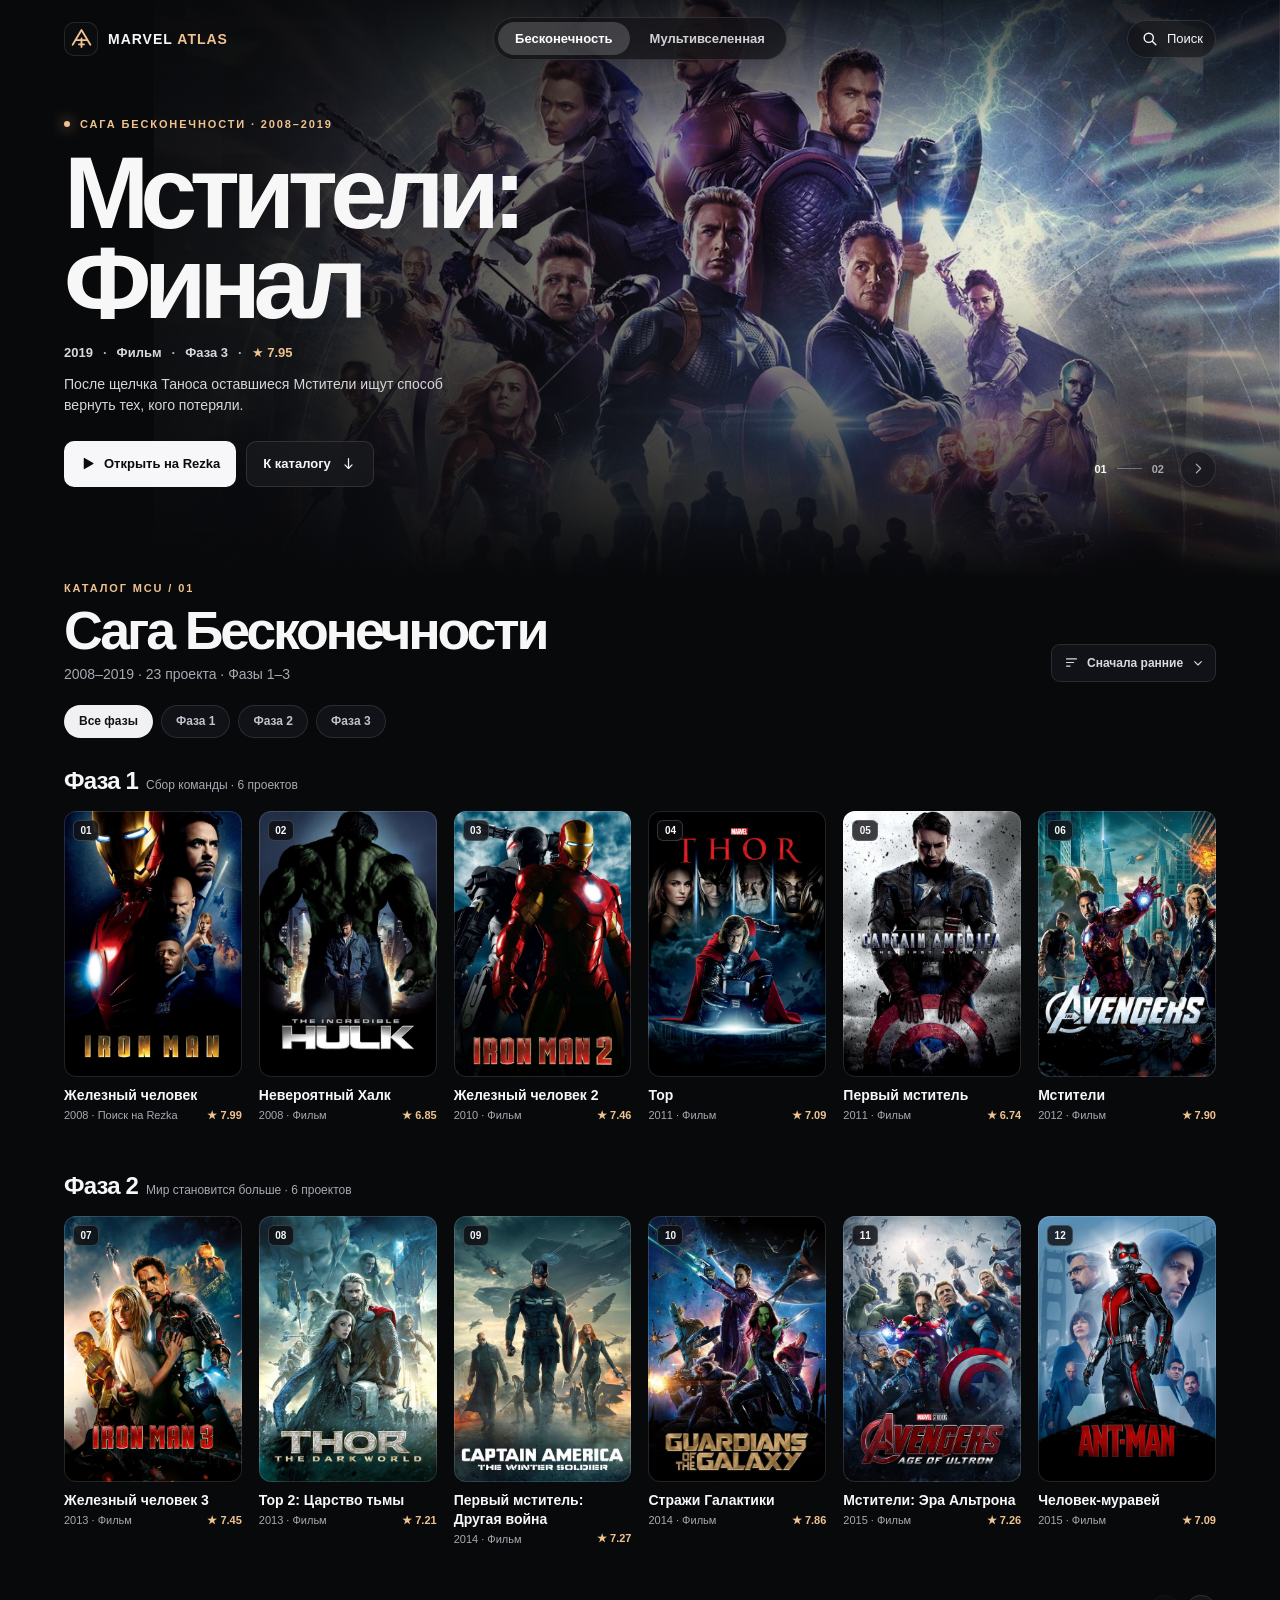
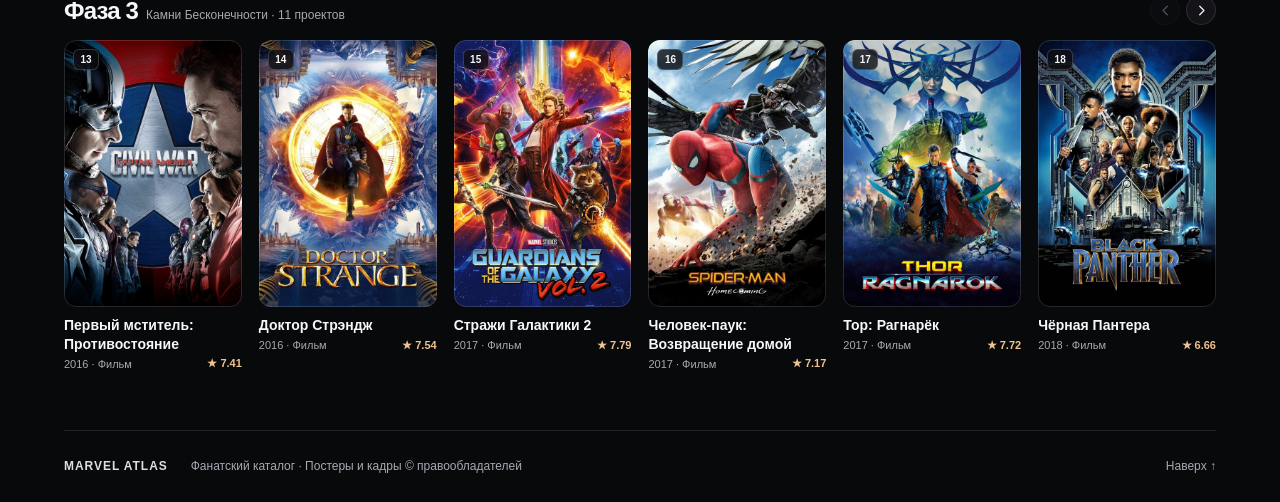
==== index.html @ 4f841901 "Publish Marvel Atlas" ====
<!doctype html>
<html lang="ru">
<head>
  <meta charset="utf-8">
  <meta name="viewport" content="width=device-width, initial-scale=1">
  <meta name="theme-color" content="#08090b">
  <meta name="description" content="Две саги и шесть фаз Marvel. Фильмы, сериалы и спецвыпуски в порядке выхода.">
  <title>MARVEL ATLAS — Каталог киновселенной</title>
  <link rel="icon" href="assets/atlas.svg" type="image/svg+xml">
  <link rel="stylesheet" href="styles.css">
  <script defer src="catalog.js"></script>
  <script defer src="app.js"></script>
</head>
<body>
  <a class="skip" href="#catalog">К каталогу</a>
  <header class="topbar">
    <div class="topbar-inner shell">
      <a class="brand" href="#" aria-label="Marvel Atlas, на главную">
        <span class="brand-mark" aria-hidden="true"><svg viewBox="0 0 32 32" fill="none"><path d="M5.5 23.5 16 6l10.5 17.5M10 18h12M16 16v10M13 23h6" stroke="currentColor" stroke-width="2.2" stroke-linecap="round" stroke-linejoin="round"/></svg></span>
        <span>MARVEL <strong>ATLAS</strong></span>
      </a>
      <nav class="saga-nav" aria-label="Саги">
        <button type="button" data-saga="infinity" aria-pressed="true">Бесконечность</button>
        <button type="button" data-saga="multiverse" aria-pressed="false">Мультивселенная</button>
      </nav>
      <button class="search-open" type="button" aria-label="Поиск по каталогу" aria-haspopup="dialog">
        <svg viewBox="0 0 24 24" aria-hidden="true"><circle cx="10.5" cy="10.5" r="5.5"/><path d="m15 15 4 4"/></svg>
        <span>Поиск</span>
      </button>
    </div>
  </header>

  <main>
    <section class="hero" aria-labelledby="hero-title">
      <div class="hero-art" aria-hidden="true">
        <img class="hero-image is-active" data-art="infinity" src="assets/hero-infinity.jpg" alt="" fetchpriority="high">
        <img class="hero-image" data-art="multiverse" src="assets/hero-multiverse.jpg" alt="">
      </div>
      <div class="hero-inner shell">
        <div class="hero-content">
          <p class="eyebrow"><span class="accent-dot"></span><span id="hero-label">Сага Бесконечности · 2008–2019</span></p>
          <h1 id="hero-title">Мстители:<br>Финал</h1>
          <p class="hero-meta" id="hero-meta"></p>
          <p class="hero-description" id="hero-description"></p>
          <div class="hero-actions">
            <a class="action action-primary" id="hero-link" target="_blank" rel="noopener noreferrer"></a>
            <a class="action action-secondary" href="#catalog">К каталогу <svg viewBox="0 0 24 24" aria-hidden="true"><path d="M12 5v14m-5-5 5 5 5-5"/></svg></a>
          </div>
        </div>
        <div class="hero-index" aria-label="Сменить сагу">
          <span id="hero-index">01</span><span class="index-divider"></span><span>02</span>
          <button type="button" data-next-saga class="round" aria-label="Следующая сага"><svg viewBox="0 0 24 24" aria-hidden="true"><path d="m9 6 6 6-6 6"/></svg></button>
        </div>
      </div>
    </section>

    <section class="catalog shell" id="catalog" aria-labelledby="catalog-title">
      <div class="catalog-heading">
        <div>
          <p class="eyebrow catalog-kicker" id="catalog-kicker"></p>
          <h2 id="catalog-title"></h2>
          <p class="catalog-meta" id="catalog-meta"></p>
        </div>
        <label class="sort">
          <svg viewBox="0 0 24 24" aria-hidden="true"><path d="M5 7h14M5 12h10M5 17h5"/></svg>
          <span class="sr-only">Порядок проектов</span>
          <select id="sort">
            <option value="release">Сначала ранние</option>
            <option value="latest">Сначала новые</option>
            <option value="rating">По рейтингу</option>
          </select>
          <svg class="sort-chevron" viewBox="0 0 24 24" aria-hidden="true"><path d="m7 10 5 5 5-5"/></svg>
        </label>
      </div>
      <div class="phase-filters" id="phase-filters" role="group" aria-label="Фильтр по фазам"></div>
      <div id="shelves"></div>
      <a class="source-link" id="collection-link" href="https://rezka.fi/franchises/1991-vse-proekty-sagi-multivselennoy/" target="_blank" rel="noopener noreferrer" hidden>Подборка саги на Rezka <span aria-hidden="true">↗</span></a>
    </section>
  </main>

  <footer class="shell footer">
    <span class="footer-brand">MARVEL ATLAS</span>
    <span>Фанатский каталог · Постеры и кадры © правообладателей</span>
    <a href="#">Наверх ↑</a>
  </footer>

  <dialog class="search-dialog" aria-labelledby="search-title">
    <div class="search-head">
      <h2 id="search-title">Поиск по каталогу</h2>
      <form method="dialog"><button class="round" aria-label="Закрыть поиск"><svg viewBox="0 0 24 24" aria-hidden="true"><path d="m7 7 10 10m0-10L7 17"/></svg></button></form>
    </div>
    <label class="search-field">
      <svg viewBox="0 0 24 24" aria-hidden="true"><circle cx="10.5" cy="10.5" r="5.5"/><path d="m15 15 4 4"/></svg>
      <span class="sr-only">Название, год или фаза</span>
      <input type="search" placeholder="Название, год или фаза" autocomplete="off" autofocus>
    </label>
    <p class="search-status" role="status"></p>
    <div class="search-results"></div>
  </dialog>
</body>
</html>
---- styles.css ----
:root {
  color-scheme: dark;
  --ink: #08090b;
  --text: #f7f7f8;
  --muted: #a8a9b2;
  --accent: #f0c28f;
  --line: rgba(255, 255, 255, .11);
  --gutter: clamp(20px, 5vw, 80px);
  font-family: -apple-system, BlinkMacSystemFont, "Segoe UI", sans-serif;
}

*, *::before, *::after { box-sizing: border-box; }
html { scroll-behavior: smooth; }
body { margin: 0; background: var(--ink); color: var(--text); }
body[data-saga="multiverse"] { --accent: #c5acff; }
body:has(dialog[open]) { overflow: hidden; }
button, input, select { font: inherit; }
button, select { cursor: pointer; }
a { color: inherit; text-decoration: none; }
button { color: inherit; }
button:disabled { opacity: .3; cursor: default; }
:focus-visible { outline: 2px solid var(--accent); outline-offset: 5px; }
[hidden] { display: none !important; }
svg { width: 20px; height: 20px; fill: none; stroke: currentColor; stroke-width: 1.7; stroke-linecap: round; stroke-linejoin: round; flex: none; }
.shell { width: min(100%, 1600px); padding-inline: var(--gutter); margin-inline: auto; }
.sr-only { position: absolute; width: 1px; height: 1px; padding: 0; margin: -1px; overflow: hidden; clip-path: inset(50%); white-space: nowrap; }
.skip { position: fixed; z-index: 5; top: 12px; left: 12px; padding: 12px; background: #222; transform: translateY(-200%); }
.skip:focus { transform: none; }

.topbar { position: absolute; z-index: 2; inset: 0 0 auto; }
.topbar-inner { display: grid; grid-template-columns: 1fr auto 1fr; align-items: center; min-height: 77px; gap: 16px; }
.brand { display: inline-flex; width: max-content; align-items: center; gap: 10px; font-size: 14px; font-weight: 800; letter-spacing: .07em; }
.brand strong { color: var(--accent); font-weight: 700; }
.brand-mark { display: grid; place-items: center; width: 34px; height: 34px; color: var(--accent); border-radius: 10px; border: 1px solid var(--line); background: rgba(15, 15, 19, .55); }
.brand-mark svg { width: 27px; height: 27px; }
.saga-nav { display: flex; gap: 3px; padding: 4px; border: 1px solid var(--line); border-radius: 32px; background: rgba(16, 16, 19, .62); backdrop-filter: blur(22px); }
.saga-nav button { border: 0; border-radius: 30px; padding: 9px 17px; background: transparent; color: #d0d1d6; font-size: 13px; font-weight: 600; }
.saga-nav button[aria-pressed="true"] { color: #fff; background: rgba(255, 255, 255, .18); }
.saga-nav button:hover:not([aria-pressed="true"]) { background: rgba(255, 255, 255, .09); }
.search-open { justify-self: end; display: flex; align-items: center; gap: 7px; padding: 8px 12px; border: 1px solid var(--line); border-radius: 30px; background: rgba(17, 17, 20, .52); backdrop-filter: blur(18px); font-size: 13px; }
.search-open:hover, .round:hover:not(:disabled) { background: rgba(255, 255, 255, .17); }

.hero { position: relative; isolation: isolate; min-height: clamp(550px, 44vw, 700px); display: grid; overflow: hidden; }
.hero-art, .hero-art::after, .hero-image { position: absolute; inset: 0; width: 100%; height: 100%; }
.hero-art { z-index: -1; background: radial-gradient(ellipse at 75% 15%, #232e43, #08090b 75%); }
.hero-image { inset-inline: auto 0; width: 88%; object-fit: cover; object-position: 54% 32%; opacity: 0; transition: opacity .45s ease; }
.hero-image[data-art="multiverse"] { object-position: 60% 32%; }
.hero-image.is-active { opacity: 1; }
.hero-art::after {
  content: "";
  background: linear-gradient(0deg, var(--ink), rgba(8, 9, 11, .75) 13%, transparent 52%),
    linear-gradient(90deg, #08090b 3%, rgba(8, 9, 11, .91) 19%, rgba(8, 9, 11, .57) 43%, rgba(8, 9, 11, .07) 77%),
    linear-gradient(180deg, rgba(6, 7, 10, .8), transparent 25%);
}
.hero-inner { display: flex; align-items: flex-end; justify-content: space-between; gap: 18px; padding-top: 116px; padding-bottom: clamp(69px, 7vw, 105px); }
.hero-content { max-width: 560px; }
.eyebrow { display: flex; align-items: center; gap: 10px; margin: 0; font-size: 11px; font-weight: 700; letter-spacing: .17em; line-height: 1.5; text-transform: uppercase; color: var(--accent); }
.accent-dot { display: inline-block; width: 6px; height: 6px; border-radius: 50%; background: var(--accent); box-shadow: 0 0 14px var(--accent); flex: none; }
.hero h1 { margin: 15px 0 17px; font-size: clamp(65px, 8vw, 122px); font-weight: 750; line-height: .88; letter-spacing: -.074em; }
.hero-meta { display: flex; flex-wrap: wrap; gap: 8px 10px; align-items: center; margin: 0; color: #d8d8dd; font-size: 13px; font-weight: 550; }
.hero-meta > span + span::before { content: "·"; display: inline-block; margin-right: 10px; color: #b6b6c0; }
.hero-meta .hero-rating { color: var(--accent); }
.hero-description { max-width: 385px; color: #d5d5db; line-height: 1.5; font-size: clamp(14px, 1.1vw, 16px); margin: 14px 0 25px; text-wrap: pretty; }
.hero-actions { display: flex; gap: 10px; flex-wrap: wrap; }
.action { display: inline-flex; align-items: center; justify-content: center; gap: 9px; min-height: 46px; padding: 9px 16px; border-radius: 10px; font-size: 13px; font-weight: 700; transition: background .2s ease; }
.action-primary { background: #f7f7f9; color: #0b0b0c; }
.action-primary:hover { background: #e1e2e9; }
.action-primary svg { width: 15px; height: 15px; stroke: none; fill: currentColor; }
.action-secondary { background: rgba(26, 27, 31, .76); border: 1px solid var(--line); backdrop-filter: blur(12px); }
.action-secondary svg { width: 17px; height: 17px; }
.action-secondary:hover { background: #303037; }
.hero-index { display: flex; gap: 10px; align-items: center; white-space: nowrap; color: var(--muted); font-size: 11px; font-weight: 650; font-variant-numeric: tabular-nums; }
#hero-index { color: var(--text); }
.index-divider { width: 25px; height: 1px; background: rgba(255, 255, 255, .33); }
.round { display: grid; flex: none; width: 36px; height: 36px; place-items: center; padding: 0; border: 1px solid var(--line); border-radius: 50%; background: rgba(25, 25, 30, .7); }
.round svg { width: 17px; height: 17px; }
.hero-index .round { margin-left: 6px; }

.catalog { padding-top: 3px; padding-bottom: 45px; scroll-margin-top: 23px; }
.catalog-heading { display: flex; gap: 16px; align-items: flex-end; justify-content: space-between; }
.catalog-kicker { color: var(--accent); }
.catalog h2 { margin: 7px 0 4px; font-size: clamp(32px, 4.2vw, 60px); letter-spacing: -.059em; line-height: 1.02; }
.catalog-meta { margin: 8px 0 0; color: var(--muted); font-size: 14px; }
.sort { display: flex; align-items: center; position: relative; flex-shrink: 0; color: #d9d9df; }
.sort > svg { position: absolute; left: 12px; pointer-events: none; width: 17px; height: 17px; }
.sort > .sort-chevron { left: auto; right: 10px; width: 16px; height: 16px; }
.sort select { appearance: none; border: 1px solid var(--line); background: #111217; color: inherit; border-radius: 9px; min-height: 38px; padding: 7px 31px 7px 35px; font-size: 12px; font-weight: 650; }
.phase-filters { display: flex; flex-wrap: wrap; gap: 8px; margin: 23px 0 29px; }
.phase-filters button { border: 1px solid var(--line); background: #111217; border-radius: 24px; min-height: 33px; padding: 5px 14px; font-size: 12px; font-weight: 650; color: #c1c2cc; }
.phase-filters button[aria-pressed="true"] { background: #f1f1f3; color: #111116; border-color: transparent; }
.phase-filters button:hover:not([aria-pressed="true"]) { background: #23242b; }

.shelf + .shelf { margin-top: 35px; }
.shelf-heading { display: flex; align-items: flex-end; justify-content: space-between; gap: 10px; margin-bottom: 8px; }
.shelf-heading h3 { display: flex; flex-wrap: wrap; align-items: baseline; gap: 8px; margin: 0; font-size: 24px; line-height: 1.2; letter-spacing: -.035em; }
.shelf-heading h3 span { font-weight: 400; font-size: 12px; letter-spacing: 0; color: var(--muted); }
.shelf-arrows { display: flex; gap: 6px; }
.shelf-arrows .round { width: 30px; height: 30px; }
.rail { display: grid; grid-auto-flow: column; grid-auto-columns: calc((100% - 85px) / 6); gap: 17px; overflow-x: auto; overscroll-behavior-inline: contain; scroll-snap-type: x mandatory; scrollbar-width: thin; scrollbar-color: #33353d transparent; padding: 7px 5px 15px; margin-inline: -5px; scroll-padding-inline: 5px; }
.card { display: block; min-width: 0; border-radius: 13px; scroll-snap-align: start; }
.poster { position: relative; display: block; overflow: hidden; isolation: isolate; aspect-ratio: 2 / 3; border-radius: 12px; background: radial-gradient(ellipse at 50% 25%, #303047, #14151b 75%); box-shadow: inset 0 0 0 1px var(--line); }
.poster::after { position: absolute; inset: 0; content: ""; border: 1px solid rgba(255, 255, 255, .14); border-radius: inherit; pointer-events: none; }
.poster img { width: 100%; height: 100%; position: absolute; inset: 0; object-fit: cover; transition: transform .25s ease; }
.poster-placeholder { display: grid; height: 100%; place-items: center; color: #a9a5b6; text-align: center; padding: 17px; font-size: 15px; font-weight: 700; }
.poster-number, .external-mark { position: absolute; z-index: 1; top: 9px; background: rgba(12, 12, 16, .79); border: 1px solid rgba(255,255,255,.18); border-radius: 6px; backdrop-filter: blur(9px); }
.poster-number { left: 9px; padding: 4px 6px; min-width: 26px; text-align: center; font-size: 10px; font-weight: 700; font-variant-numeric: tabular-nums; }
.external-mark { opacity: 0; right: 9px; display: grid; place-items: center; width: 29px; height: 29px; transition: opacity .2s; }
.external-mark svg { width: 15px; height: 15px; }
.card:hover .poster img, .card:focus-visible .poster img { transform: scale(1.045); }
.card:hover .external-mark, .card:focus-visible .external-mark { opacity: 1; }
.card-title { display: block; margin: 9px 0 4px; font-size: 14px; font-weight: 650; line-height: 1.32; text-wrap: pretty; overflow-wrap: anywhere; }
.card-info { display: flex; flex-wrap: wrap; align-items: center; justify-content: space-between; gap: 3px 7px; color: var(--muted); font-size: 11px; }
.card-rating { color: var(--accent); font-weight: 700; white-space: nowrap; font-variant-numeric: tabular-nums; }
.source-link { display: inline-flex; gap: 8px; padding-top: 18px; font-size: 13px; color: var(--accent); }
.source-link:hover { text-decoration: underline; }
.footer { display: flex; flex-wrap: wrap; gap: 12px 23px; align-items: center; min-height: 72px; color: var(--muted); font-size: 12px; position: relative; }
.footer::before { content: ""; position: absolute; inset: 0 var(--gutter) auto; border-top: 1px solid var(--line); }
.footer-brand { color: #dedee3; font-weight: 750; letter-spacing: .08em; }
.footer a { margin-left: auto; }

.search-dialog { border: 1px solid #35353e; border-radius: 20px; padding: 22px; width: min(570px, calc(100% - 30px)); max-height: min(690px, calc(100% - 34px)); background: #141419; color: var(--text); box-shadow: 0 30px 120px #0009; }
.search-dialog::backdrop { background: #000a; backdrop-filter: blur(12px); }
.search-head { display: flex; align-items: center; justify-content: space-between; gap: 12px; margin-bottom: 16px; }
.search-head h2 { margin: 0; font-size: 23px; letter-spacing: -.035em; }
.search-field { display: flex; align-items: center; padding: 0 13px; gap: 10px; border: 1px solid #43434c; border-radius: 10px; background: #0e0f13; }
.search-field:focus-within { border-color: var(--accent); }
.search-field input { width: 100%; padding: 12px 0; border: 0; background: transparent; color: inherit; outline: none; }
.search-status { margin: 14px 0 6px; color: var(--muted); font-size: 12px; }
.search-results a { display: grid; grid-template-columns: 38px 1fr 18px; align-items: center; gap: 12px; border-radius: 9px; padding: 7px; }
.search-results a:hover { background: #262630; }
.search-results .poster { border-radius: 5px; }
.search-results .poster-placeholder { font-size: 8px; padding: 2px; }
.search-results small { display: block; color: var(--muted); margin-top: 3px; }
.search-results strong { font-size: 14px; }

@media (min-width: 1700px) {
  .hero-image { width: min(90%, 1570px); right: max(0px, calc((100% - 1830px) / 2)); }
}
@media (max-width: 1050px) {
  .rail { grid-auto-columns: calc((100% - 68px) / 5); }
  .hero-image { width: 100%; }
}
@media (max-width: 790px) {
  .rail { grid-auto-columns: calc((100% - 45px) / 4); gap: 15px; }
  .hero { min-height: 560px; }
  .hero h1 { font-size: clamp(59px, 11vw, 92px); }
  .hero-art::after { background: linear-gradient(0deg, var(--ink) 2%, rgba(8, 9, 11, .8) 20%, transparent 73%), linear-gradient(90deg, #08090bb8 2%, transparent 85%), linear-gradient(180deg, #08090bc9, transparent 24%); }
}
@media (max-width: 560px) {
  .topbar-inner { grid-template-columns: 1fr auto; gap: 6px 12px; padding-top: 12px; }
  .brand { font-size: 13px; }
  .search-open { grid-column: 2; grid-row: 1; padding: 7px; }
  .search-open span { display: none; }
  .saga-nav { grid-column: 1 / -1; justify-self: start; }
  .saga-nav button { padding: 8px 12px; font-size: 12px; }
  .hero { min-height: 595px; }
  .hero-image { height: 72%; object-position: 53% 33%; }
  .hero-image[data-art="multiverse"] { object-position: 63% 28%; }
  .hero-art::after { background: linear-gradient(0deg, var(--ink) 8%, #08090b 27%, rgba(8, 9, 11, .65) 47%, transparent 71%), linear-gradient(180deg, #08090bda, transparent 32%); }
  .hero-inner { padding-bottom: 53px; }
  .hero-content { width: 100%; }
  .hero h1 { font-size: clamp(51px, 13vw, 70px); }
  .hero-description { margin-bottom: 19px; max-width: 310px; }
  .hero-index { display: none; }
  .action { min-height: 42px; padding-inline: 12px; }
  .catalog-heading { align-items: flex-start; flex-direction: column; }
  .catalog h2 { font-size: clamp(30px, 9vw, 46px); }
  .phase-filters { margin-top: 15px; }
  .shelf-heading h3 { font-size: 21px; }
  .rail { grid-auto-columns: 41%; gap: 12px; margin-right: calc(-1 * var(--gutter)); padding-right: var(--gutter); }
  .poster { border-radius: 9px; }
  .card-title { font-size: 13px; }
  .footer { padding-block: 20px; }
}
@media (prefers-reduced-motion: reduce) {
  *, *::before, *::after { scroll-behavior: auto !important; transition: none !important; }
}
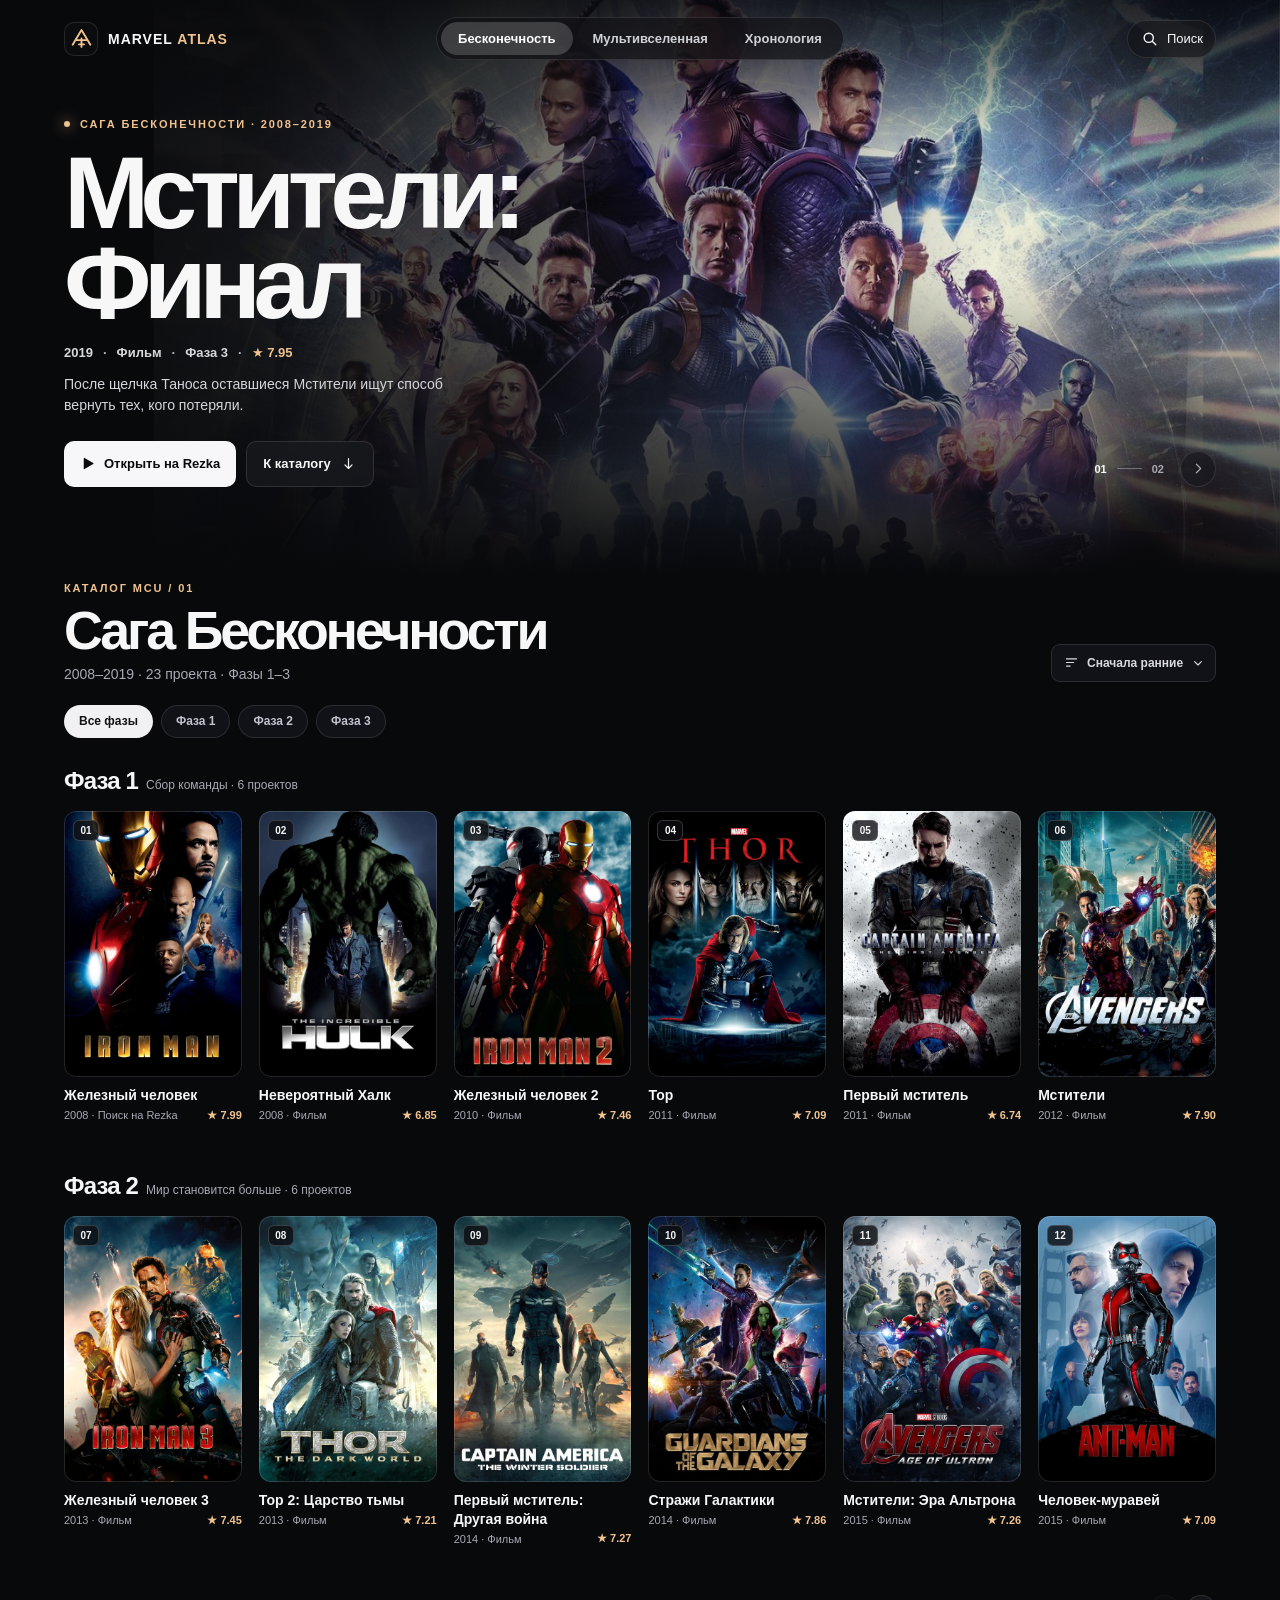
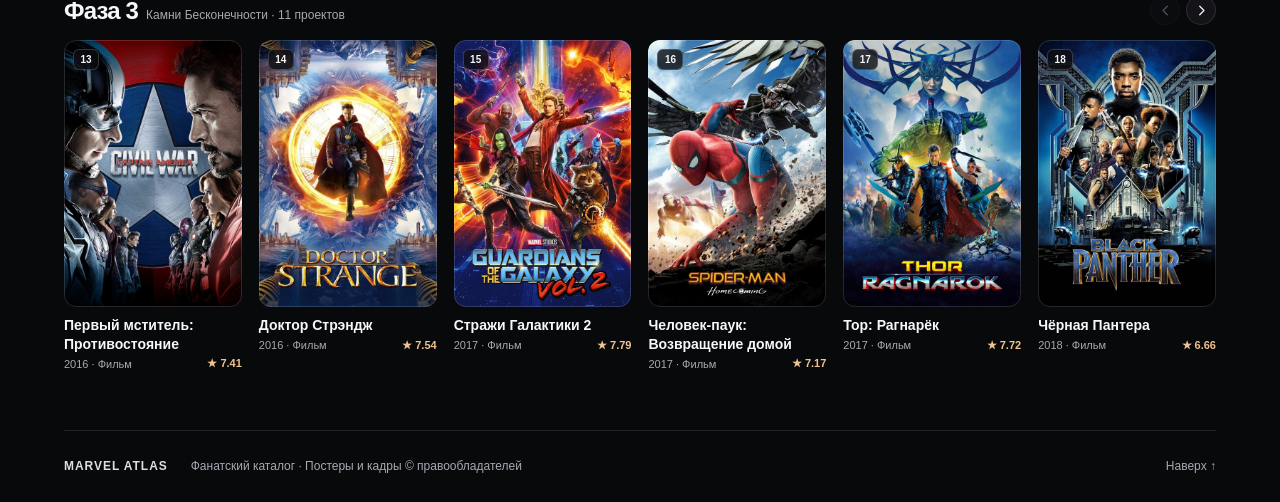
==== commit 9a852b0e: "Add story chronology to Marvel Atlas" ====
--- a/index.html
+++ b/index.html
@@ -19,9 +19,10 @@
         <span class="brand-mark" aria-hidden="true"><svg viewBox="0 0 32 32" fill="none"><path d="M5.5 23.5 16 6l10.5 17.5M10 18h12M16 16v10M13 23h6" stroke="currentColor" stroke-width="2.2" stroke-linecap="round" stroke-linejoin="round"/></svg></span>
         <span>MARVEL <strong>ATLAS</strong></span>
       </a>
-      <nav class="saga-nav" aria-label="Саги">
+      <nav class="saga-nav" aria-label="Разделы Marvel Atlas">
         <button type="button" data-saga="infinity" aria-pressed="true">Бесконечность</button>
         <button type="button" data-saga="multiverse" aria-pressed="false">Мультивселенная</button>
+        <a href="timeline.html">Хронология</a>
       </nav>
       <button class="search-open" type="button" aria-label="Поиск по каталогу" aria-haspopup="dialog">
         <svg viewBox="0 0 24 24" aria-hidden="true"><circle cx="10.5" cy="10.5" r="5.5"/><path d="m15 15 4 4"/></svg>
--- a/styles.css
+++ b/styles.css
@@ -34,9 +34,9 @@
 .brand-mark { display: grid; place-items: center; width: 34px; height: 34px; color: var(--accent); border-radius: 10px; border: 1px solid var(--line); background: rgba(15, 15, 19, .55); }
 .brand-mark svg { width: 27px; height: 27px; }
 .saga-nav { display: flex; gap: 3px; padding: 4px; border: 1px solid var(--line); border-radius: 32px; background: rgba(16, 16, 19, .62); backdrop-filter: blur(22px); }
-.saga-nav button { border: 0; border-radius: 30px; padding: 9px 17px; background: transparent; color: #d0d1d6; font-size: 13px; font-weight: 600; }
-.saga-nav button[aria-pressed="true"] { color: #fff; background: rgba(255, 255, 255, .18); }
-.saga-nav button:hover:not([aria-pressed="true"]) { background: rgba(255, 255, 255, .09); }
+.saga-nav :is(button, a) { border: 0; border-radius: 30px; padding: 9px 17px; background: transparent; color: #d0d1d6; font-size: 13px; font-weight: 600; }
+.saga-nav :is([aria-pressed="true"], [aria-current="page"]) { color: #fff; background: rgba(255, 255, 255, .18); }
+.saga-nav :is(button, a):hover:not([aria-pressed="true"], [aria-current="page"]) { background: rgba(255, 255, 255, .09); }
 .search-open { justify-self: end; display: flex; align-items: center; gap: 7px; padding: 8px 12px; border: 1px solid var(--line); border-radius: 30px; background: rgba(17, 17, 20, .52); backdrop-filter: blur(18px); font-size: 13px; }
 .search-open:hover, .round:hover:not(:disabled) { background: rgba(255, 255, 255, .17); }
 
@@ -152,7 +152,7 @@
   .search-open { grid-column: 2; grid-row: 1; padding: 7px; }
   .search-open span { display: none; }
   .saga-nav { grid-column: 1 / -1; justify-self: start; }
-  .saga-nav button { padding: 8px 12px; font-size: 12px; }
+  .saga-nav :is(button, a) { padding: 8px 9px; font-size: 12px; }
   .hero { min-height: 595px; }
   .hero-image { height: 72%; object-position: 53% 33%; }
   .hero-image[data-art="multiverse"] { object-position: 63% 28%; }
@@ -172,6 +172,10 @@
   .card-title { font-size: 13px; }
   .footer { padding-block: 20px; }
 }
+@media (max-width: 350px) {
+  .saga-nav { max-width: 100%; flex-wrap: wrap; gap: 2px; }
+  .saga-nav :is(button, a) { padding-inline: 5px; font-size: 11px; }
+}
 @media (prefers-reduced-motion: reduce) {
   *, *::before, *::after { scroll-behavior: auto !important; transition: none !important; }
 }
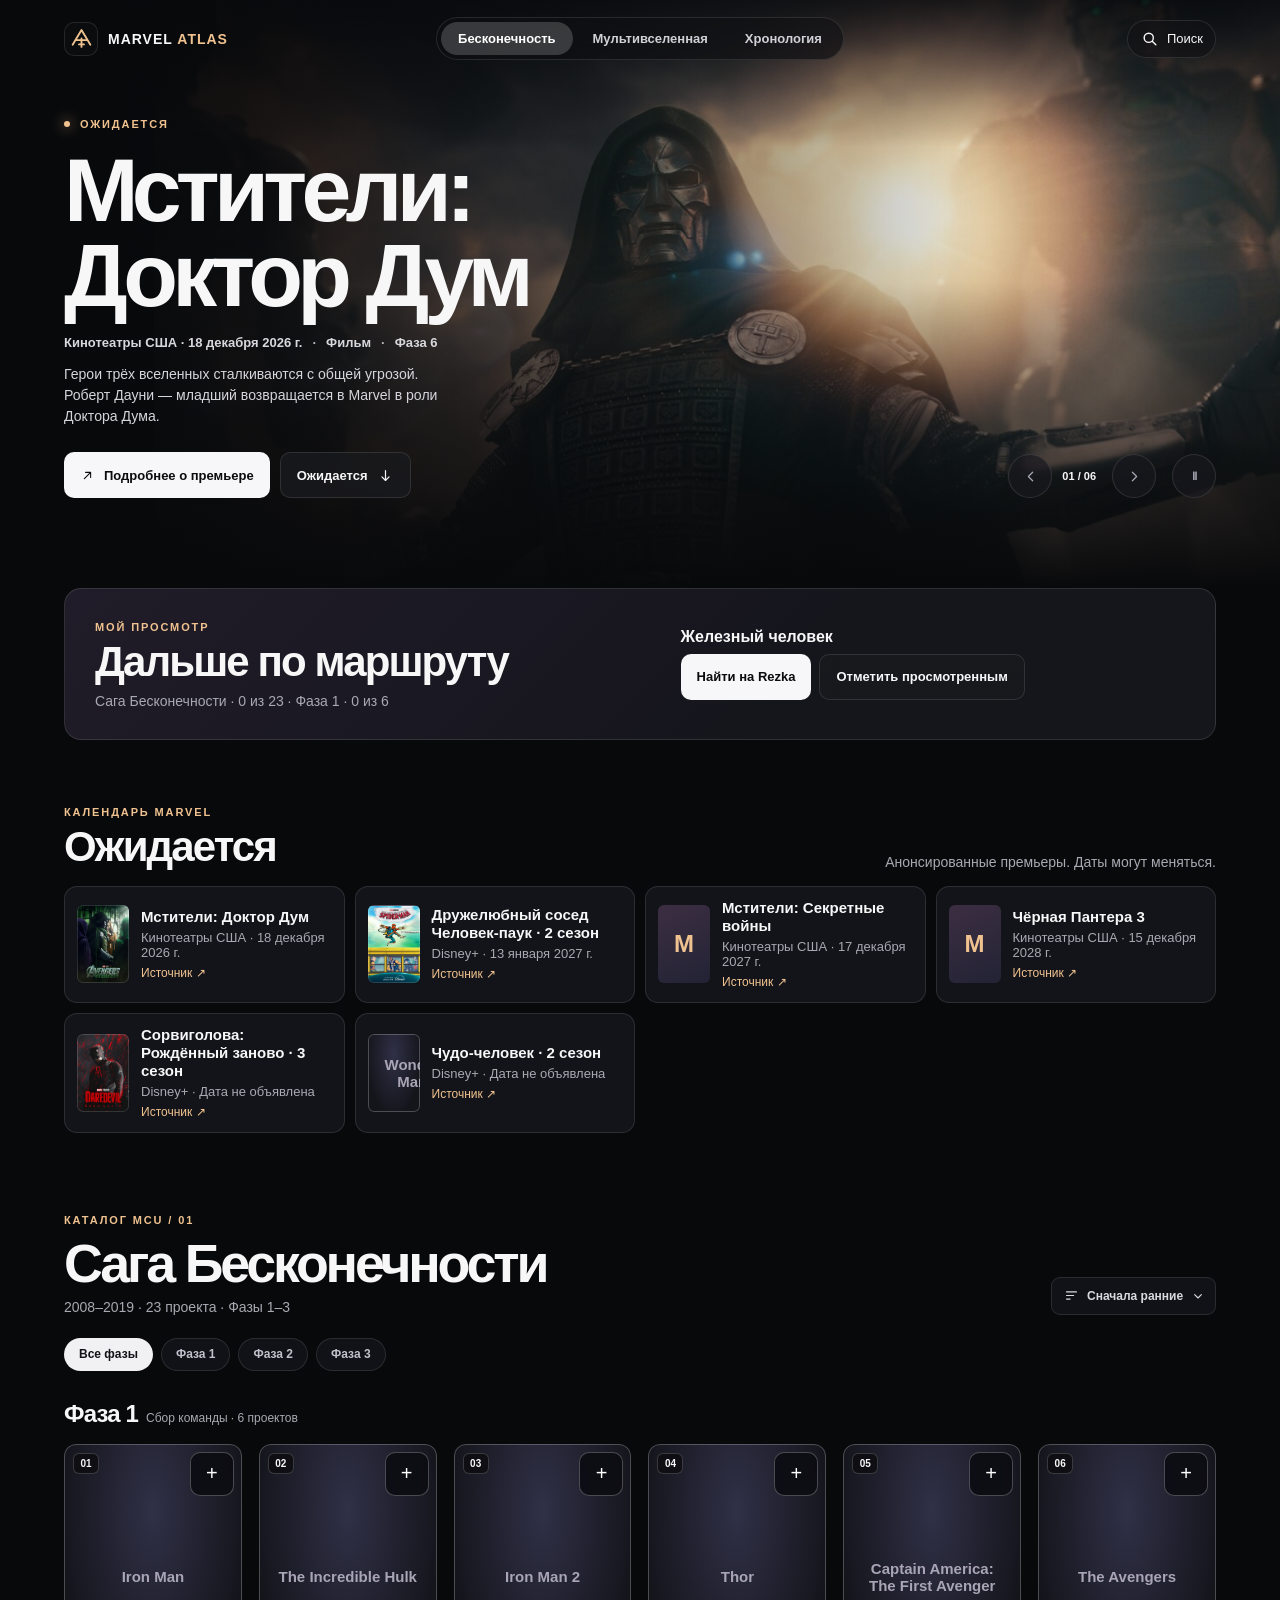
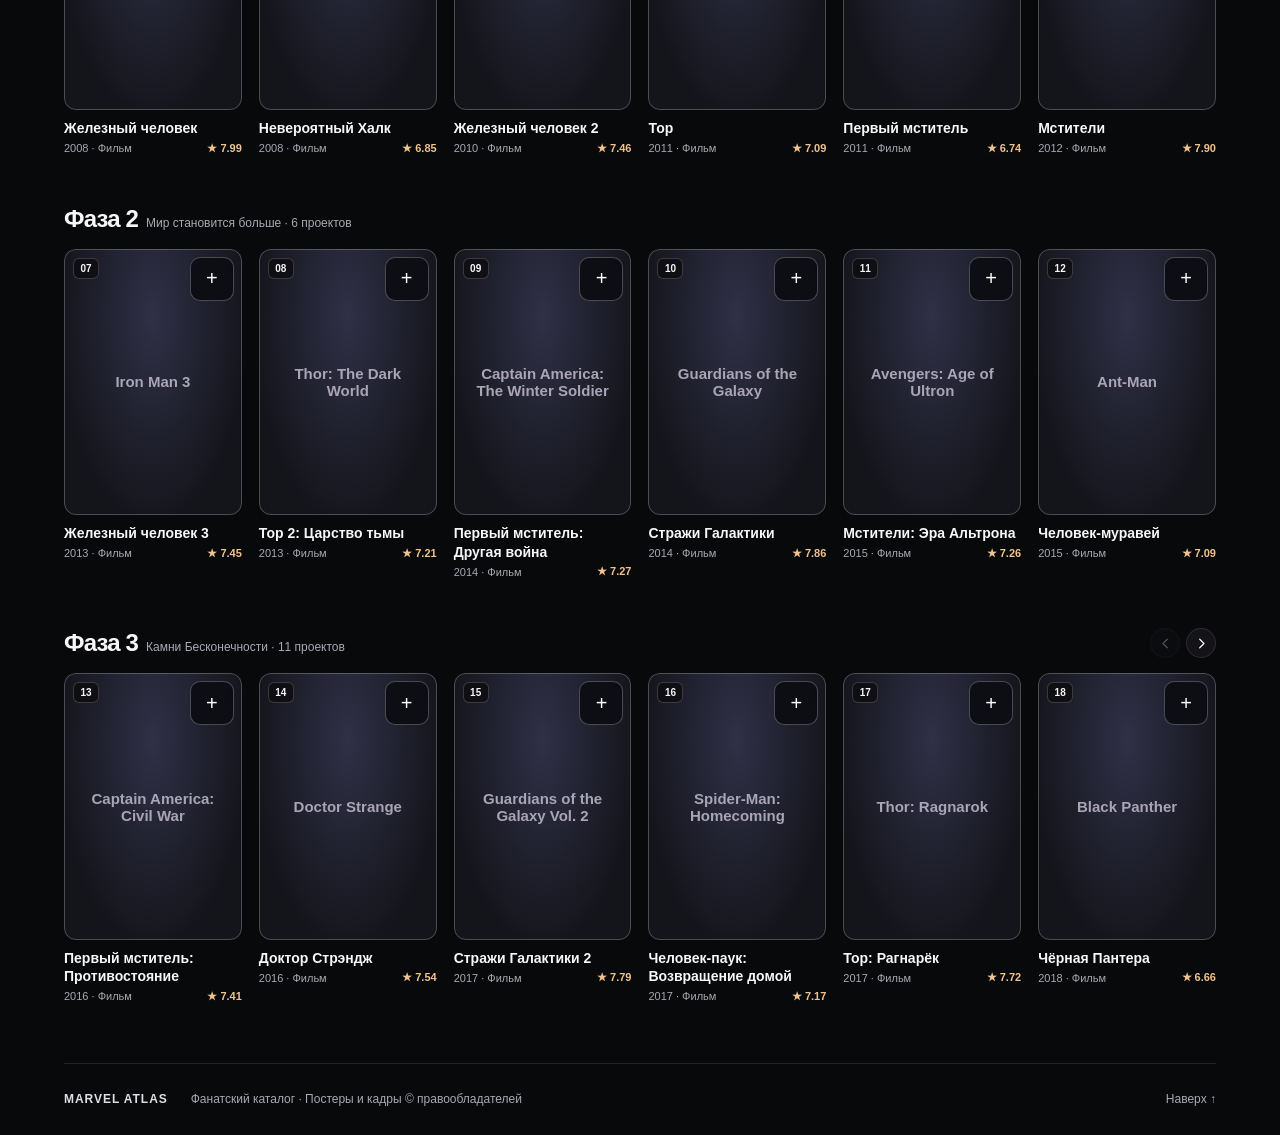
==== commit 59b78a2c: "Add Marvel premieres, viewing progress and full timeline posters" ====
--- a/index.html
+++ b/index.html
@@ -2,13 +2,18 @@
 <html lang="ru">
 <head>
   <meta charset="utf-8">
+  <meta http-equiv="Content-Security-Policy" content="default-src 'self'; script-src 'self' https://telegram.org/js/telegram-web-app.js; style-src 'self'; img-src 'self'; object-src 'none'; base-uri 'none'; form-action 'self'">
+  <meta name="referrer" content="no-referrer">
   <meta name="viewport" content="width=device-width, initial-scale=1">
   <meta name="theme-color" content="#08090b">
   <meta name="description" content="Две саги и шесть фаз Marvel. Фильмы, сериалы и спецвыпуски в порядке выхода.">
   <title>MARVEL ATLAS — Каталог киновселенной</title>
   <link rel="icon" href="assets/atlas.svg" type="image/svg+xml">
   <link rel="stylesheet" href="styles.css">
+  <script defer src="https://telegram.org/js/telegram-web-app.js?64" integrity="sha384-PyI6uk8O3pfRRl4+CaepaS++FqtEbco/HaV3jzdYl4y+U7HMQvn3gWVfKhjuzfzG" crossorigin="anonymous"></script>
+  <script defer src="telegram-init.js"></script>
   <script defer src="catalog.js"></script>
+  <script defer src="atlas.js"></script>
   <script defer src="app.js"></script>
 </head>
 <body>
@@ -32,27 +37,48 @@
   </header>
 
   <main>
-    <section class="hero" aria-labelledby="hero-title">
+    <section class="hero" aria-label="Новые проекты Marvel">
       <div class="hero-art" aria-hidden="true">
-        <img class="hero-image is-active" data-art="infinity" src="assets/hero-infinity.jpg" alt="" fetchpriority="high">
-        <img class="hero-image" data-art="multiverse" src="assets/hero-multiverse.jpg" alt="">
+        <img class="hero-image is-active" id="hero-image" src="assets/hero-doomsday.jpg" alt="" fetchpriority="high">
       </div>
       <div class="hero-inner shell">
         <div class="hero-content">
-          <p class="eyebrow"><span class="accent-dot"></span><span id="hero-label">Сага Бесконечности · 2008–2019</span></p>
-          <h1 id="hero-title">Мстители:<br>Финал</h1>
+          <p class="eyebrow"><span class="accent-dot"></span><span id="hero-label">Ожидается</span></p>
+          <h1 id="hero-title">Мстители: Доктор Дум</h1>
           <p class="hero-meta" id="hero-meta"></p>
           <p class="hero-description" id="hero-description"></p>
           <div class="hero-actions">
             <a class="action action-primary" id="hero-link" target="_blank" rel="noopener noreferrer"></a>
-            <a class="action action-secondary" href="#catalog">К каталогу <svg viewBox="0 0 24 24" aria-hidden="true"><path d="M12 5v14m-5-5 5 5 5-5"/></svg></a>
+            <a class="action action-secondary" href="#upcoming">Ожидается <svg viewBox="0 0 24 24" aria-hidden="true"><path d="M12 5v14m-5-5 5 5 5-5"/></svg></a>
           </div>
         </div>
-        <div class="hero-index" aria-label="Сменить сагу">
-          <span id="hero-index">01</span><span class="index-divider"></span><span>02</span>
-          <button type="button" data-next-saga class="round" aria-label="Следующая сага"><svg viewBox="0 0 24 24" aria-hidden="true"><path d="m9 6 6 6-6 6"/></svg></button>
+        <div class="hero-index" role="group" aria-label="Переключение проектов">
+          <button type="button" id="hero-prev" class="round" aria-label="Предыдущий проект"><svg viewBox="0 0 24 24" aria-hidden="true"><path d="m15 6-6 6 6 6"/></svg></button>
+          <span id="hero-index">01 / 05</span>
+          <button type="button" id="hero-next" class="round" aria-label="Следующий проект"><svg viewBox="0 0 24 24" aria-hidden="true"><path d="m9 6 6 6-6 6"/></svg></button>
+          <button type="button" id="hero-pause" class="round" aria-label="Остановить автопереключение">Ⅱ</button>
+          <span id="hero-announcement" class="sr-only" role="status"></span>
         </div>
       </div>
+    </section>
+
+    <section class="shell progress-section" aria-labelledby="progress-title">
+      <div class="progress-card">
+        <div>
+          <p class="eyebrow">Мой просмотр</p>
+          <h2 id="progress-title">Дальше по маршруту</h2>
+          <p id="progress-count" class="catalog-meta" aria-live="polite"></p>
+        </div>
+        <div id="progress-next" class="progress-next"></div>
+      </div>
+    </section>
+
+    <section class="shell upcoming-section" id="upcoming" aria-labelledby="upcoming-title">
+      <div class="upcoming-heading">
+        <div><p class="eyebrow">Календарь Marvel</p><h2 id="upcoming-title">Ожидается</h2></div>
+        <p class="catalog-meta">Анонсированные премьеры. Даты могут меняться.</p>
+      </div>
+      <ul id="upcoming-releases" class="upcoming-releases"></ul>
     </section>
 
     <section class="catalog shell" id="catalog" aria-labelledby="catalog-title">
--- a/styles.css
+++ b/styles.css
@@ -44,7 +44,8 @@
 .hero-art, .hero-art::after, .hero-image { position: absolute; inset: 0; width: 100%; height: 100%; }
 .hero-art { z-index: -1; background: radial-gradient(ellipse at 75% 15%, #232e43, #08090b 75%); }
 .hero-image { inset-inline: auto 0; width: 88%; object-fit: cover; object-position: 54% 32%; opacity: 0; transition: opacity .45s ease; }
-.hero-image[data-art="multiverse"] { object-position: 60% 32%; }
+.hero-image[data-art="doomsday"] { object-position: 67% 40%; }
+.hero-image[data-art="poster"] { width: min(62%, 730px); object-position: center 24%; }
 .hero-image.is-active { opacity: 1; }
 .hero-art::after {
   content: "";
@@ -56,7 +57,7 @@
 .hero-content { max-width: 560px; }
 .eyebrow { display: flex; align-items: center; gap: 10px; margin: 0; font-size: 11px; font-weight: 700; letter-spacing: .17em; line-height: 1.5; text-transform: uppercase; color: var(--accent); }
 .accent-dot { display: inline-block; width: 6px; height: 6px; border-radius: 50%; background: var(--accent); box-shadow: 0 0 14px var(--accent); flex: none; }
-.hero h1 { margin: 15px 0 17px; font-size: clamp(65px, 8vw, 122px); font-weight: 750; line-height: .88; letter-spacing: -.074em; }
+.hero h1 { margin: 15px 0 17px; font-size: clamp(56px, 7vw, 104px); font-weight: 750; line-height: .95; letter-spacing: -.064em; text-wrap: balance; overflow-wrap: anywhere; }
 .hero-meta { display: flex; flex-wrap: wrap; gap: 8px 10px; align-items: center; margin: 0; color: #d8d8dd; font-size: 13px; font-weight: 550; }
 .hero-meta > span + span::before { content: "·"; display: inline-block; margin-right: 10px; color: #b6b6c0; }
 .hero-meta .hero-rating { color: var(--accent); }
@@ -66,12 +67,13 @@
 .action-primary { background: #f7f7f9; color: #0b0b0c; }
 .action-primary:hover { background: #e1e2e9; }
 .action-primary svg { width: 15px; height: 15px; stroke: none; fill: currentColor; }
+.action-primary.is-premiere svg { stroke: currentColor; fill: none; }
 .action-secondary { background: rgba(26, 27, 31, .76); border: 1px solid var(--line); backdrop-filter: blur(12px); }
 .action-secondary svg { width: 17px; height: 17px; }
 .action-secondary:hover { background: #303037; }
 .hero-index { display: flex; gap: 10px; align-items: center; white-space: nowrap; color: var(--muted); font-size: 11px; font-weight: 650; font-variant-numeric: tabular-nums; }
 #hero-index { color: var(--text); }
-.index-divider { width: 25px; height: 1px; background: rgba(255, 255, 255, .33); }
+.hero-index button { width: 44px; height: 44px; }
 .round { display: grid; flex: none; width: 36px; height: 36px; place-items: center; padding: 0; border: 1px solid var(--line); border-radius: 50%; background: rgba(25, 25, 30, .7); }
 .round svg { width: 17px; height: 17px; }
 .hero-index .round { margin-left: 6px; }
@@ -98,6 +100,10 @@
 .shelf-arrows .round { width: 30px; height: 30px; }
 .rail { display: grid; grid-auto-flow: column; grid-auto-columns: calc((100% - 85px) / 6); gap: 17px; overflow-x: auto; overscroll-behavior-inline: contain; scroll-snap-type: x mandatory; scrollbar-width: thin; scrollbar-color: #33353d transparent; padding: 7px 5px 15px; margin-inline: -5px; scroll-padding-inline: 5px; }
 .card { display: block; min-width: 0; border-radius: 13px; scroll-snap-align: start; }
+.card-tile { position: relative; min-width: 0; scroll-snap-align: start; }
+.watch-mark { position: absolute; z-index: 1; right: 8px; top: 8px; display: grid; place-items: center; width: 44px; height: 44px; padding: 0; border: 1px solid #ffffff40; border-radius: 10px; background: #0c0d13eb; color: #fff; font-size: 20px; }
+.watch-mark[aria-pressed="true"] { background: #e8c394; color: #211910; }
+.card-tile:has(.watch-mark) .external-mark { display: none; }
 .poster { position: relative; display: block; overflow: hidden; isolation: isolate; aspect-ratio: 2 / 3; border-radius: 12px; background: radial-gradient(ellipse at 50% 25%, #303047, #14151b 75%); box-shadow: inset 0 0 0 1px var(--line); }
 .poster::after { position: absolute; inset: 0; content: ""; border: 1px solid rgba(255, 255, 255, .14); border-radius: inherit; pointer-events: none; }
 .poster img { width: 100%; height: 100%; position: absolute; inset: 0; object-fit: cover; transition: transform .25s ease; }
@@ -113,6 +119,21 @@
 .card-rating { color: var(--accent); font-weight: 700; white-space: nowrap; font-variant-numeric: tabular-nums; }
 .source-link { display: inline-flex; gap: 8px; padding-top: 18px; font-size: 13px; color: var(--accent); }
 .source-link:hover { text-decoration: underline; }
+.progress-section { margin-bottom: clamp(30px, 5vw, 64px); }
+.progress-card { display: flex; align-items: center; justify-content: space-between; gap: 18px; padding: clamp(16px, 3vw, 30px); border: 1px solid var(--line); border-radius: 17px; background: linear-gradient(135deg, #201c29, #15151c 64%); }
+.progress-card h2, .upcoming-heading h2 { margin: 5px 0 0; font-size: clamp(25px, 4vw, 42px); letter-spacing: -.045em; line-height: 1.06; }
+.progress-next { display: flex; align-items: center; flex-wrap: wrap; gap: 8px; }
+.progress-next strong { flex-basis: 100%; font-size: 16px; overflow-wrap: anywhere; }
+.upcoming-section { margin-bottom: clamp(38px, 6vw, 80px); scroll-margin-top: 20px; }
+.upcoming-heading { display: flex; justify-content: space-between; align-items: end; flex-wrap: wrap; gap: 8px 20px; }
+.upcoming-releases { display: grid; grid-template-columns: repeat(auto-fit, minmax(min(100%, 280px), 1fr)); gap: 10px; list-style: none; padding: 0; margin: 16px 0 0; }
+.release { display: grid; grid-template-columns: 52px minmax(0, 1fr); align-items: center; gap: 12px; padding: 12px; border: 1px solid var(--line); border-radius: 13px; background: #13141a; }
+.release .poster { border-radius: 6px; }
+.release .poster img { object-fit: contain; }
+.release-placeholder { display: grid; place-items: center; aspect-ratio: 2 / 3; border-radius: 6px; background: linear-gradient(155deg, #3d2e42, #222335); color: #f0c28f; font-size: 24px; font-weight: 800; }
+.release-copy h3 { margin: 0; font-size: 15px; line-height: 1.2; }
+.release-copy p { margin: 4px 0 0; font-size: 13px; color: var(--muted); }
+.release-copy .source-link { padding-top: 6px; font-size: 12px; }
 .footer { display: flex; flex-wrap: wrap; gap: 12px 23px; align-items: center; min-height: 72px; color: var(--muted); font-size: 12px; position: relative; }
 .footer::before { content: ""; position: absolute; inset: 0 var(--gutter) auto; border-top: 1px solid var(--line); }
 .footer-brand { color: #dedee3; font-weight: 750; letter-spacing: .08em; }
@@ -143,7 +164,7 @@
 @media (max-width: 790px) {
   .rail { grid-auto-columns: calc((100% - 45px) / 4); gap: 15px; }
   .hero { min-height: 560px; }
-  .hero h1 { font-size: clamp(59px, 11vw, 92px); }
+  .hero h1 { font-size: clamp(46px, 9vw, 72px); }
   .hero-art::after { background: linear-gradient(0deg, var(--ink) 2%, rgba(8, 9, 11, .8) 20%, transparent 73%), linear-gradient(90deg, #08090bb8 2%, transparent 85%), linear-gradient(180deg, #08090bc9, transparent 24%); }
 }
 @media (max-width: 560px) {
@@ -155,13 +176,14 @@
   .saga-nav :is(button, a) { padding: 8px 9px; font-size: 12px; }
   .hero { min-height: 595px; }
   .hero-image { height: 72%; object-position: 53% 33%; }
-  .hero-image[data-art="multiverse"] { object-position: 63% 28%; }
+  .hero-image[data-art="poster"] { width: 100%; object-position: center 28%; }
   .hero-art::after { background: linear-gradient(0deg, var(--ink) 8%, #08090b 27%, rgba(8, 9, 11, .65) 47%, transparent 71%), linear-gradient(180deg, #08090bda, transparent 32%); }
-  .hero-inner { padding-bottom: 53px; }
+  .hero-inner { flex-direction: column; align-items: flex-start; justify-content: flex-end; padding-bottom: 32px; }
   .hero-content { width: 100%; }
-  .hero h1 { font-size: clamp(51px, 13vw, 70px); }
+  .hero h1 { font-size: clamp(38px, 10vw, 58px); text-wrap: initial; }
   .hero-description { margin-bottom: 19px; max-width: 310px; }
-  .hero-index { display: none; }
+  .hero-index { gap: 8px; }
+  .progress-card { align-items: flex-start; flex-direction: column; }
   .action { min-height: 42px; padding-inline: 12px; }
   .catalog-heading { align-items: flex-start; flex-direction: column; }
   .catalog h2 { font-size: clamp(30px, 9vw, 46px); }
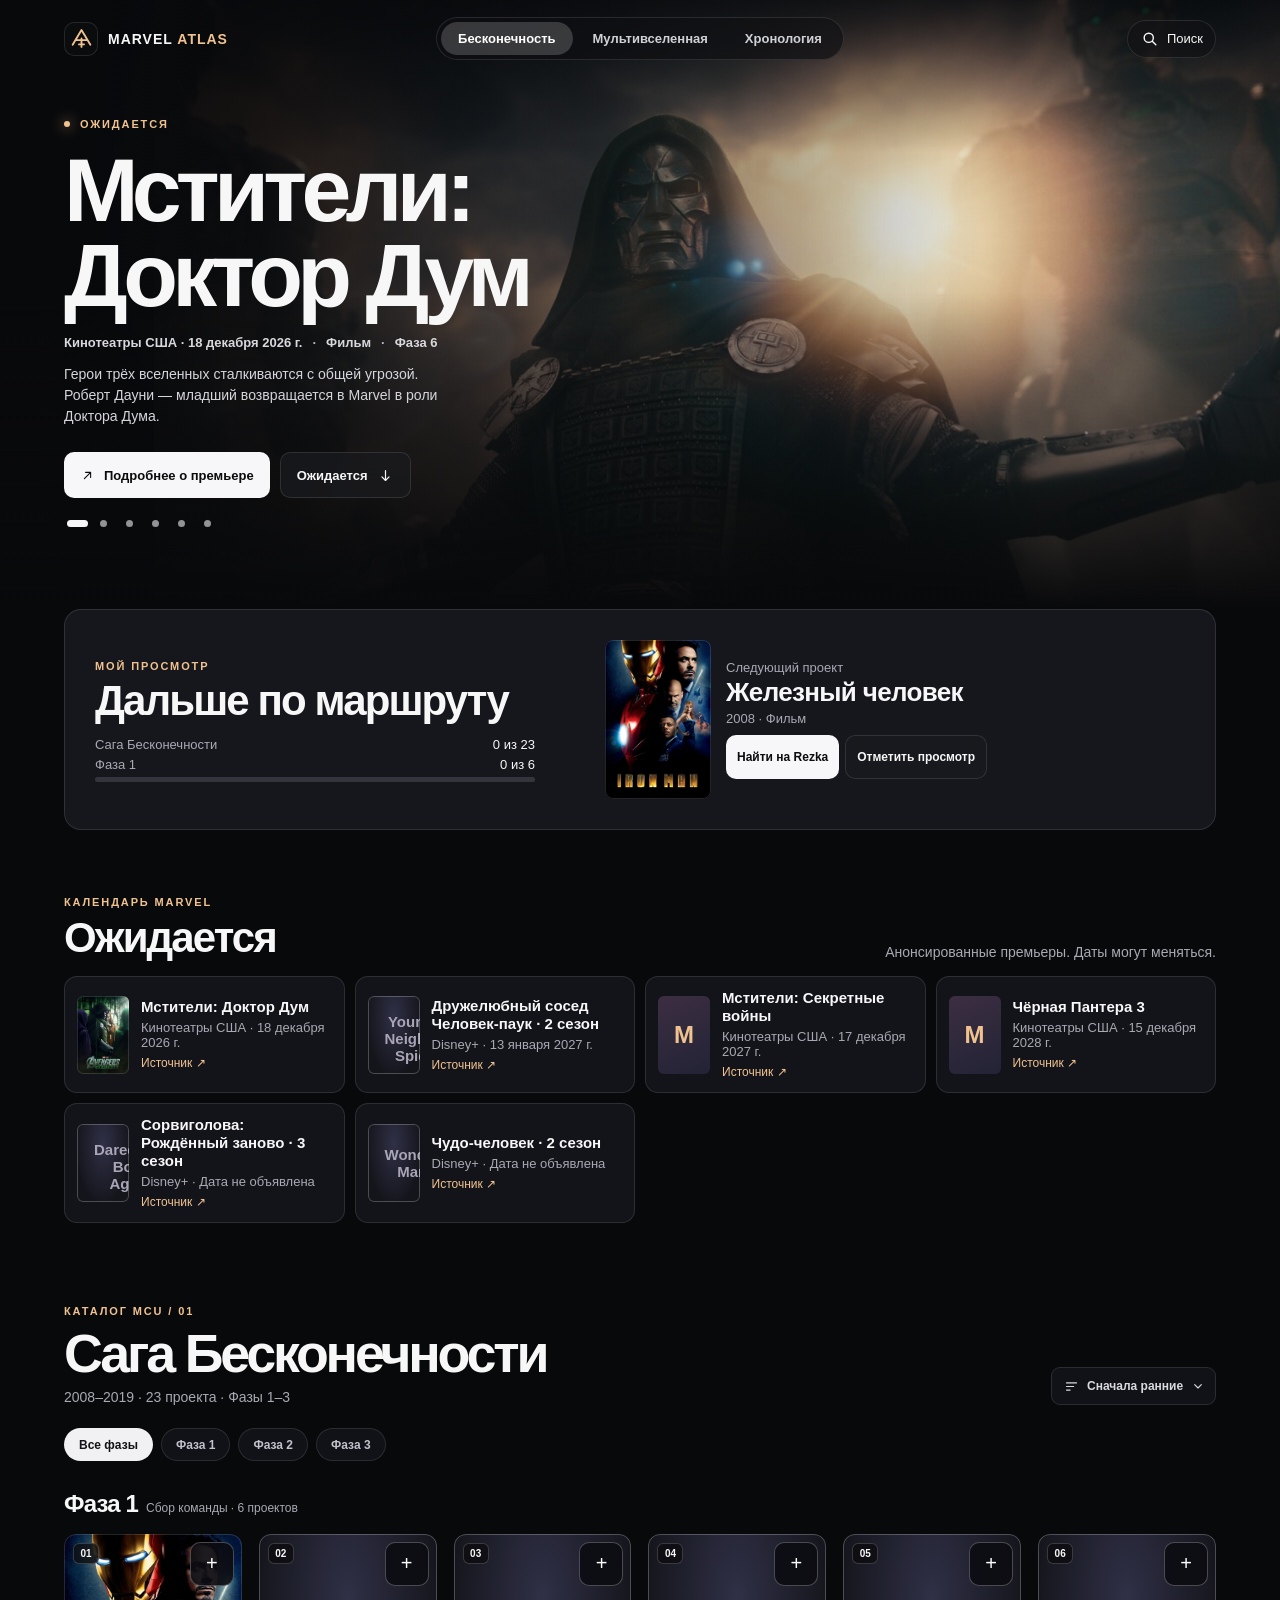
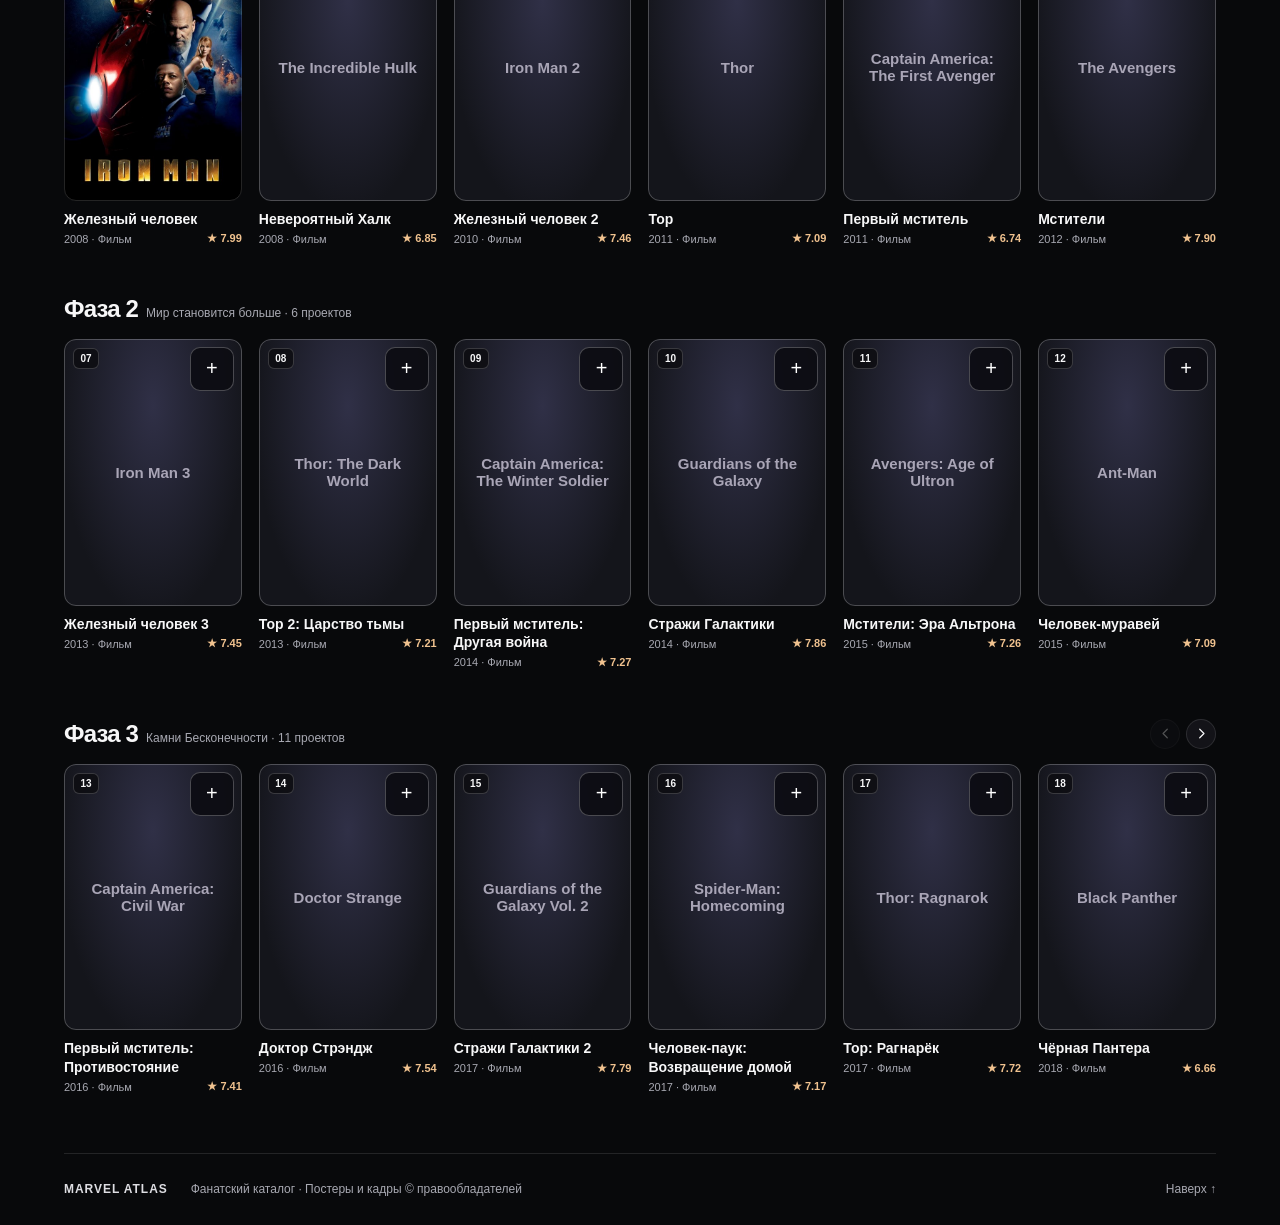
==== commit fd0853e7: "Refine Marvel Atlas poster controls and viewing progress" ====
--- a/index.html
+++ b/index.html
@@ -9,12 +9,12 @@
   <meta name="description" content="Две саги и шесть фаз Marvel. Фильмы, сериалы и спецвыпуски в порядке выхода.">
   <title>MARVEL ATLAS — Каталог киновселенной</title>
   <link rel="icon" href="assets/atlas.svg" type="image/svg+xml">
-  <link rel="stylesheet" href="styles.css">
+  <link rel="stylesheet" href="styles.css?v=poster-progress-1">
   <script defer src="https://telegram.org/js/telegram-web-app.js?64" integrity="sha384-PyI6uk8O3pfRRl4+CaepaS++FqtEbco/HaV3jzdYl4y+U7HMQvn3gWVfKhjuzfzG" crossorigin="anonymous"></script>
   <script defer src="telegram-init.js"></script>
   <script defer src="catalog.js"></script>
   <script defer src="atlas.js"></script>
-  <script defer src="app.js"></script>
+  <script defer src="app.js?v=poster-progress-1"></script>
 </head>
 <body>
   <a class="skip" href="#catalog">К каталогу</a>
@@ -39,7 +39,8 @@
   <main>
     <section class="hero" aria-label="Новые проекты Marvel">
       <div class="hero-art" aria-hidden="true">
-        <img class="hero-image is-active" id="hero-image" src="assets/hero-doomsday.jpg" alt="" fetchpriority="high">
+        <img class="hero-image is-active" data-art="doomsday" src="assets/hero-doomsday.jpg" alt="" fetchpriority="high" draggable="false">
+        <img class="hero-image" alt="" draggable="false">
       </div>
       <div class="hero-inner shell">
         <div class="hero-content">
@@ -52,22 +53,17 @@
             <a class="action action-secondary" href="#upcoming">Ожидается <svg viewBox="0 0 24 24" aria-hidden="true"><path d="M12 5v14m-5-5 5 5 5-5"/></svg></a>
           </div>
         </div>
-        <div class="hero-index" role="group" aria-label="Переключение проектов">
-          <button type="button" id="hero-prev" class="round" aria-label="Предыдущий проект"><svg viewBox="0 0 24 24" aria-hidden="true"><path d="m15 6-6 6 6 6"/></svg></button>
-          <span id="hero-index">01 / 05</span>
-          <button type="button" id="hero-next" class="round" aria-label="Следующий проект"><svg viewBox="0 0 24 24" aria-hidden="true"><path d="m9 6 6 6-6 6"/></svg></button>
-          <button type="button" id="hero-pause" class="round" aria-label="Остановить автопереключение">Ⅱ</button>
-          <span id="hero-announcement" class="sr-only" role="status"></span>
-        </div>
+        <div id="hero-pages" class="hero-pages" role="group" aria-label="Выбрать афишу"></div>
+        <span id="hero-announcement" class="sr-only" role="status"></span>
       </div>
     </section>
 
-    <section class="shell progress-section" aria-labelledby="progress-title">
+    <section class="shell progress-section" id="my-watch" aria-labelledby="progress-title">
       <div class="progress-card">
-        <div>
+        <div class="progress-overview">
           <p class="eyebrow">Мой просмотр</p>
-          <h2 id="progress-title">Дальше по маршруту</h2>
-          <p id="progress-count" class="catalog-meta" aria-live="polite"></p>
+          <h2 id="progress-title" tabindex="-1">Дальше по маршруту</h2>
+          <div id="progress-count" class="progress-summary" aria-live="polite"></div>
         </div>
         <div id="progress-next" class="progress-next"></div>
       </div>
--- a/styles.css
+++ b/styles.css
@@ -40,10 +40,10 @@
 .search-open { justify-self: end; display: flex; align-items: center; gap: 7px; padding: 8px 12px; border: 1px solid var(--line); border-radius: 30px; background: rgba(17, 17, 20, .52); backdrop-filter: blur(18px); font-size: 13px; }
 .search-open:hover, .round:hover:not(:disabled) { background: rgba(255, 255, 255, .17); }
 
-.hero { position: relative; isolation: isolate; min-height: clamp(550px, 44vw, 700px); display: grid; overflow: hidden; }
+.hero { position: relative; isolation: isolate; min-height: clamp(550px, 44vw, 700px); display: grid; overflow: hidden; touch-action: pan-y pinch-zoom; }
 .hero-art, .hero-art::after, .hero-image { position: absolute; inset: 0; width: 100%; height: 100%; }
 .hero-art { z-index: -1; background: radial-gradient(ellipse at 75% 15%, #232e43, #08090b 75%); }
-.hero-image { inset-inline: auto 0; width: 88%; object-fit: cover; object-position: 54% 32%; opacity: 0; transition: opacity .45s ease; }
+.hero-image { inset-inline: auto 0; width: 88%; object-fit: cover; object-position: 54% 32%; opacity: 0; }
 .hero-image[data-art="doomsday"] { object-position: 67% 40%; }
 .hero-image[data-art="poster"] { width: min(62%, 730px); object-position: center 24%; }
 .hero-image.is-active { opacity: 1; }
@@ -53,8 +53,10 @@
     linear-gradient(90deg, #08090b 3%, rgba(8, 9, 11, .91) 19%, rgba(8, 9, 11, .57) 43%, rgba(8, 9, 11, .07) 77%),
     linear-gradient(180deg, rgba(6, 7, 10, .8), transparent 25%);
 }
-.hero-inner { display: flex; align-items: flex-end; justify-content: space-between; gap: 18px; padding-top: 116px; padding-bottom: clamp(69px, 7vw, 105px); }
-.hero-content { max-width: 560px; }
+.hero-inner { display: flex; flex-direction: column; align-items: flex-start; justify-content: flex-end; gap: 3px; padding-top: 116px; padding-bottom: clamp(41px, 5vw, 75px); }
+.hero-content { max-width: 560px; transition: opacity .16s ease, transform .16s ease; }
+.hero.is-changing .hero-content { opacity: 0; transform: translateY(5px); pointer-events: none; }
+.hero.is-dragging { user-select: none; }
 .eyebrow { display: flex; align-items: center; gap: 10px; margin: 0; font-size: 11px; font-weight: 700; letter-spacing: .17em; line-height: 1.5; text-transform: uppercase; color: var(--accent); }
 .accent-dot { display: inline-block; width: 6px; height: 6px; border-radius: 50%; background: var(--accent); box-shadow: 0 0 14px var(--accent); flex: none; }
 .hero h1 { margin: 15px 0 17px; font-size: clamp(56px, 7vw, 104px); font-weight: 750; line-height: .95; letter-spacing: -.064em; text-wrap: balance; overflow-wrap: anywhere; }
@@ -71,12 +73,13 @@
 .action-secondary { background: rgba(26, 27, 31, .76); border: 1px solid var(--line); backdrop-filter: blur(12px); }
 .action-secondary svg { width: 17px; height: 17px; }
 .action-secondary:hover { background: #303037; }
-.hero-index { display: flex; gap: 10px; align-items: center; white-space: nowrap; color: var(--muted); font-size: 11px; font-weight: 650; font-variant-numeric: tabular-nums; }
-#hero-index { color: var(--text); }
-.hero-index button { width: 44px; height: 44px; }
+.hero-pages { display: flex; align-items: center; }
+.hero-pages button { display: grid; place-items: center; width: 26px; height: 44px; padding: 0; border: 0; background: transparent; }
+.hero-pages button::before { content: ""; width: 7px; height: 7px; background: #929297; border-radius: 999px; transition: width .22s ease, background .22s ease; }
+.hero-pages button[aria-current="true"]::before { width: 21px; background: #f7f7f9; }
+.hero-pages button:hover:not([aria-current="true"])::before { background: #cdced1; }
 .round { display: grid; flex: none; width: 36px; height: 36px; place-items: center; padding: 0; border: 1px solid var(--line); border-radius: 50%; background: rgba(25, 25, 30, .7); }
 .round svg { width: 17px; height: 17px; }
-.hero-index .round { margin-left: 6px; }
 
 .catalog { padding-top: 3px; padding-bottom: 45px; scroll-margin-top: 23px; }
 .catalog-heading { display: flex; gap: 16px; align-items: flex-end; justify-content: space-between; }
@@ -119,11 +122,26 @@
 .card-rating { color: var(--accent); font-weight: 700; white-space: nowrap; font-variant-numeric: tabular-nums; }
 .source-link { display: inline-flex; gap: 8px; padding-top: 18px; font-size: 13px; color: var(--accent); }
 .source-link:hover { text-decoration: underline; }
-.progress-section { margin-bottom: clamp(30px, 5vw, 64px); }
-.progress-card { display: flex; align-items: center; justify-content: space-between; gap: 18px; padding: clamp(16px, 3vw, 30px); border: 1px solid var(--line); border-radius: 17px; background: linear-gradient(135deg, #201c29, #15151c 64%); }
+.progress-section { margin-bottom: clamp(30px, 5vw, 64px); scroll-margin-top: 20px; }
+.progress-card { display: grid; grid-template-columns: minmax(0, 1fr) minmax(0, 1.25fr); align-items: center; gap: clamp(18px, 4vw, 46px); padding: clamp(16px, 3vw, 30px); border: 1px solid var(--line); border-radius: 17px; background: #16161d; }
 .progress-card h2, .upcoming-heading h2 { margin: 5px 0 0; font-size: clamp(25px, 4vw, 42px); letter-spacing: -.045em; line-height: 1.06; }
-.progress-next { display: flex; align-items: center; flex-wrap: wrap; gap: 8px; }
-.progress-next strong { flex-basis: 100%; font-size: 16px; overflow-wrap: anywhere; }
+.progress-summary { display: grid; gap: 5px; max-width: 440px; margin-top: 13px; }
+.progress-line { display: flex; justify-content: space-between; align-items: baseline; gap: 12px; margin: 0; color: var(--muted); font-size: 13px; }
+.progress-value { flex: none; color: var(--text); font-variant-numeric: tabular-nums; }
+.progress-bar { width: 100%; height: 5px; border: 0; border-radius: 999px; overflow: hidden; appearance: none; background: #34343d; color: var(--accent); }
+.progress-bar::-webkit-progress-bar { background: #34343d; }
+.progress-bar::-webkit-progress-value { background: var(--accent); }
+.progress-bar::-moz-progress-bar { background: var(--accent); }
+.progress-next { display: grid; grid-template-columns: clamp(72px, 11vw, 106px) minmax(0, 1fr); gap: 9px 15px; }
+.progress-next > .poster { grid-row: span 2; align-self: center; border-radius: 8px; }
+.progress-next .poster img { object-fit: contain; }
+.progress-next .poster-placeholder { padding: 6px; font-size: 11px; overflow-wrap: anywhere; }
+.progress-project { align-self: end; }
+.progress-project h3 { margin: 3px 0 4px; font-size: clamp(18px, 2.5vw, 26px); letter-spacing: -.025em; line-height: 1.13; overflow-wrap: anywhere; }
+.progress-project-label, .progress-project-meta, .progress-complete { margin: 0; color: var(--muted); font-size: 13px; }
+.progress-actions { display: flex; flex-wrap: wrap; align-self: start; gap: 6px; }
+.progress-actions .action { min-height: 44px; padding-inline: 11px; font-size: 12px; text-align: center; }
+.progress-complete { grid-column: 1 / -1; }
 .upcoming-section { margin-bottom: clamp(38px, 6vw, 80px); scroll-margin-top: 20px; }
 .upcoming-heading { display: flex; justify-content: space-between; align-items: end; flex-wrap: wrap; gap: 8px 20px; }
 .upcoming-releases { display: grid; grid-template-columns: repeat(auto-fit, minmax(min(100%, 280px), 1fr)); gap: 10px; list-style: none; padding: 0; margin: 16px 0 0; }
@@ -166,6 +184,9 @@
   .hero { min-height: 560px; }
   .hero h1 { font-size: clamp(46px, 9vw, 72px); }
   .hero-art::after { background: linear-gradient(0deg, var(--ink) 2%, rgba(8, 9, 11, .8) 20%, transparent 73%), linear-gradient(90deg, #08090bb8 2%, transparent 85%), linear-gradient(180deg, #08090bc9, transparent 24%); }
+  .progress-card { grid-template-columns: minmax(0, 1fr); gap: 15px; }
+  .progress-summary { max-width: none; }
+  .progress-next { padding-top: 14px; border-top: 1px solid var(--line); }
 }
 @media (max-width: 560px) {
   .topbar-inner { grid-template-columns: 1fr auto; gap: 6px 12px; padding-top: 12px; }
@@ -178,12 +199,15 @@
   .hero-image { height: 72%; object-position: 53% 33%; }
   .hero-image[data-art="poster"] { width: 100%; object-position: center 28%; }
   .hero-art::after { background: linear-gradient(0deg, var(--ink) 8%, #08090b 27%, rgba(8, 9, 11, .65) 47%, transparent 71%), linear-gradient(180deg, #08090bda, transparent 32%); }
-  .hero-inner { flex-direction: column; align-items: flex-start; justify-content: flex-end; padding-bottom: 32px; }
+  .hero-inner { padding-bottom: 32px; }
   .hero-content { width: 100%; }
   .hero h1 { font-size: clamp(38px, 10vw, 58px); text-wrap: initial; }
   .hero-description { margin-bottom: 19px; max-width: 310px; }
-  .hero-index { gap: 8px; }
-  .progress-card { align-items: flex-start; flex-direction: column; }
+  .hero-pages { align-self: center; }
+  .progress-next > .poster { grid-row: auto; }
+  .progress-project { align-self: center; }
+  .progress-actions { grid-column: 1 / -1; }
+  .progress-actions .action { flex: 1 1 100px; }
   .action { min-height: 42px; padding-inline: 12px; }
   .catalog-heading { align-items: flex-start; flex-direction: column; }
   .catalog h2 { font-size: clamp(30px, 9vw, 46px); }
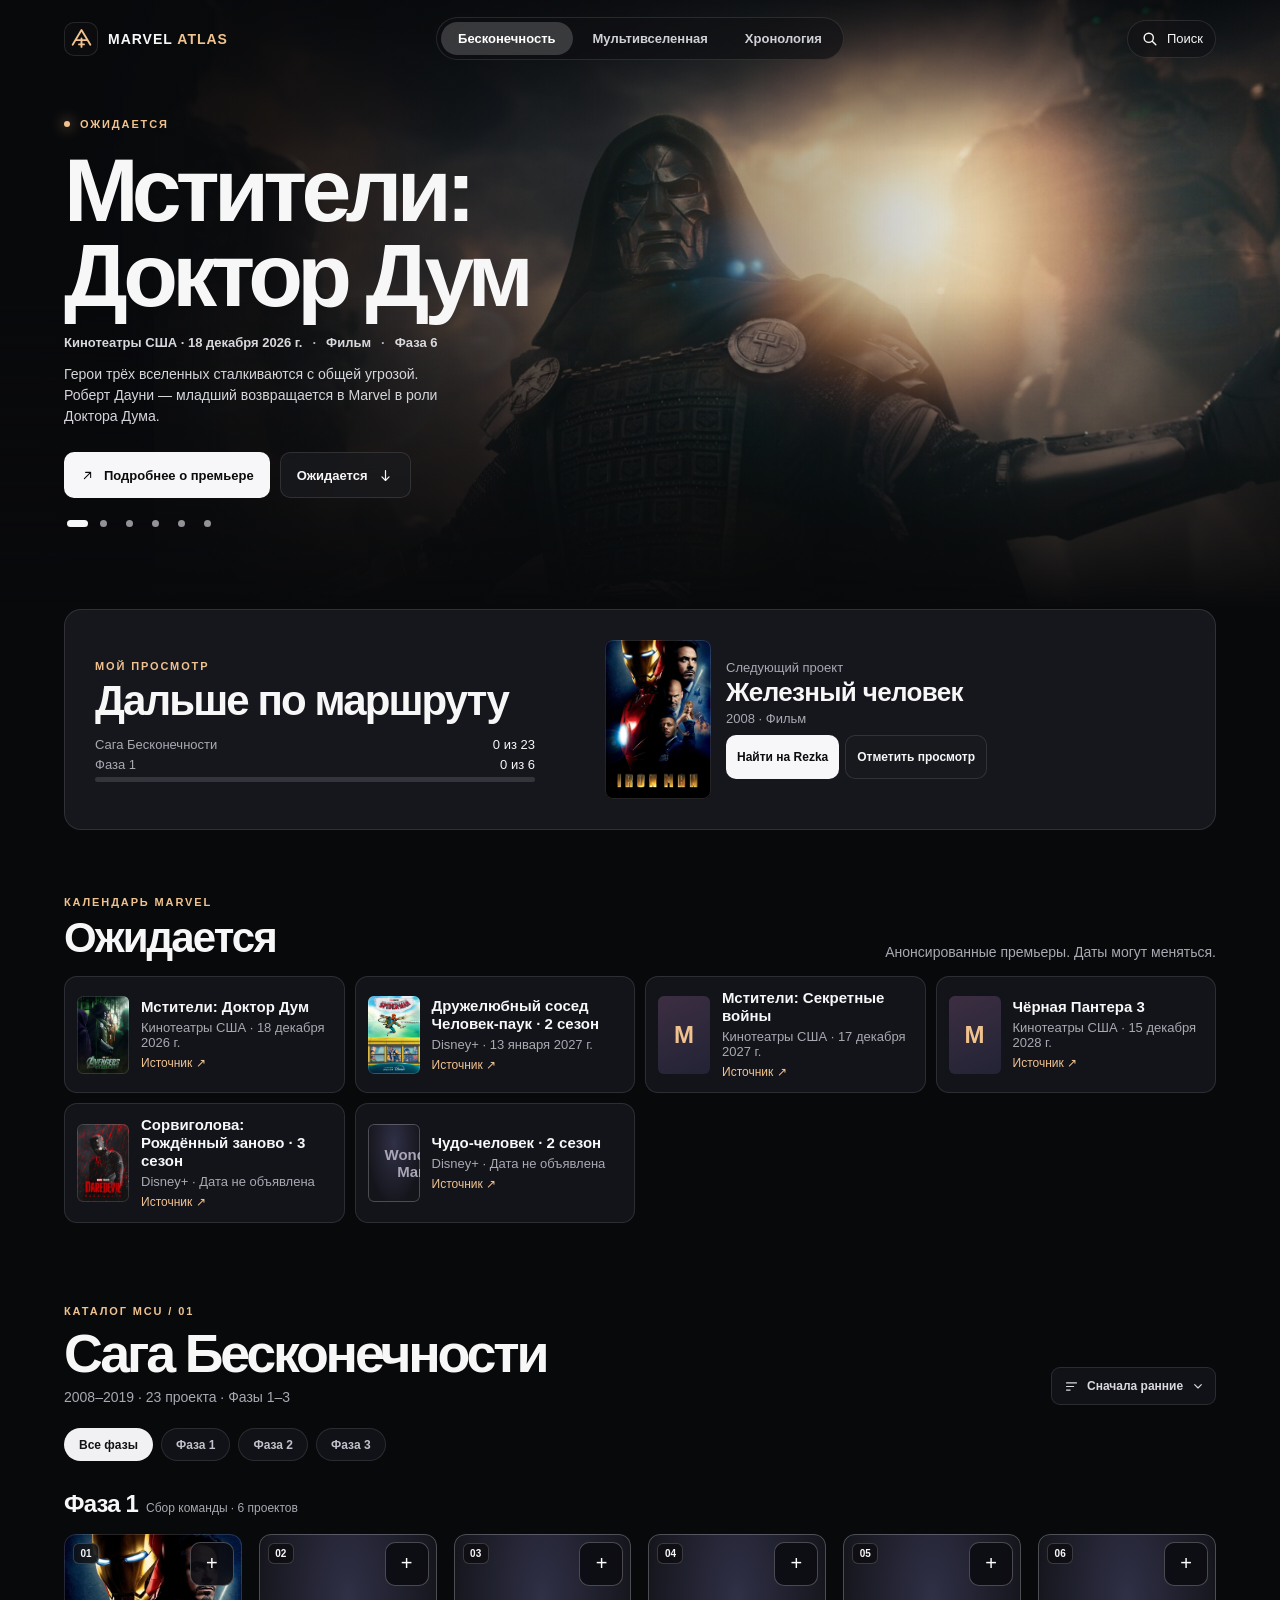
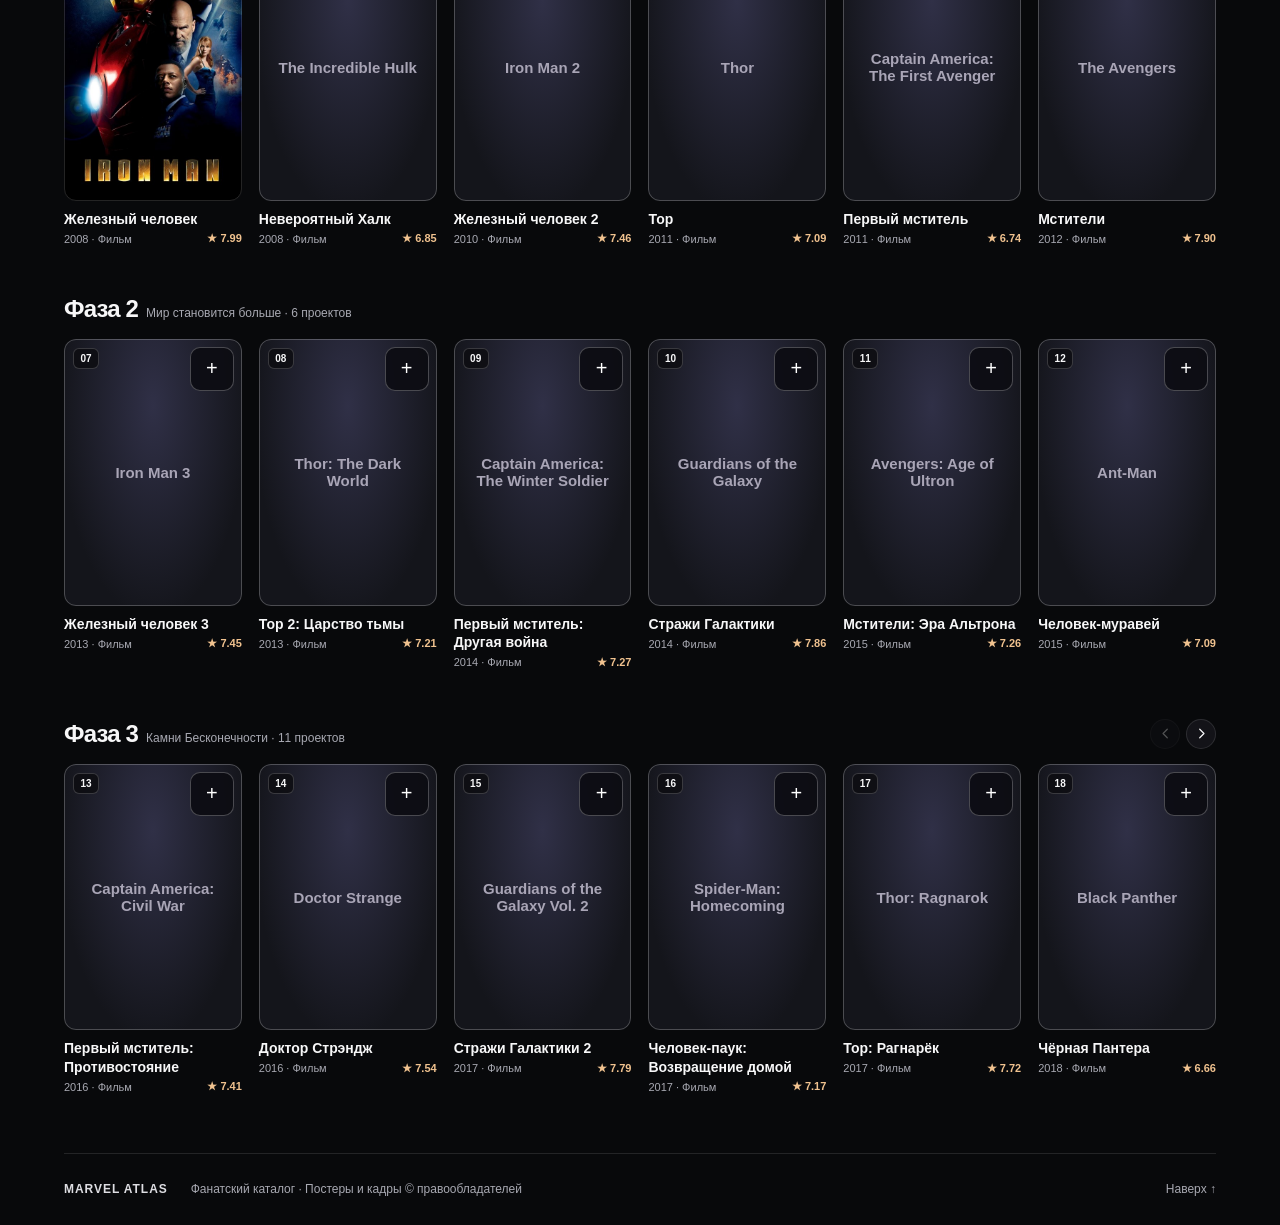
==== commit fd62c5a8: "Guard Telegram gestures across catalog and timeline" ====
--- a/index.html
+++ b/index.html
@@ -2,16 +2,17 @@
 <html lang="ru">
 <head>
   <meta charset="utf-8">
-  <meta http-equiv="Content-Security-Policy" content="default-src 'self'; script-src 'self' https://telegram.org/js/telegram-web-app.js; style-src 'self'; img-src 'self'; object-src 'none'; base-uri 'none'; form-action 'self'">
+  <meta http-equiv="Content-Security-Policy" content="default-src 'self'; script-src 'self'; style-src 'self'; img-src 'self'; object-src 'none'; base-uri 'none'; form-action 'self'">
   <meta name="referrer" content="no-referrer">
   <meta name="viewport" content="width=device-width, initial-scale=1">
   <meta name="theme-color" content="#08090b">
   <meta name="description" content="Две саги и шесть фаз Marvel. Фильмы, сериалы и спецвыпуски в порядке выхода.">
   <title>MARVEL ATLAS — Каталог киновселенной</title>
   <link rel="icon" href="assets/atlas.svg" type="image/svg+xml">
-  <link rel="stylesheet" href="styles.css?v=poster-progress-1">
-  <script defer src="https://telegram.org/js/telegram-web-app.js?64" integrity="sha384-PyI6uk8O3pfRRl4+CaepaS++FqtEbco/HaV3jzdYl4y+U7HMQvn3gWVfKhjuzfzG" crossorigin="anonymous"></script>
-  <script defer src="telegram-init.js"></script>
+  <link rel="stylesheet" href="styles.css?v=telegram-gestures-3">
+  <!-- Local copy of https://telegram.org/js/telegram-web-app.js?65. -->
+  <script defer src="assets/telegram-web-app.js"></script>
+  <script defer src="telegram-init.js?v=3"></script>
   <script defer src="catalog.js"></script>
   <script defer src="atlas.js"></script>
   <script defer src="app.js?v=poster-progress-1"></script>
--- a/styles.css
+++ b/styles.css
@@ -11,6 +11,9 @@
 
 *, *::before, *::after { box-sizing: border-box; }
 html { scroll-behavior: smooth; }
+.telegram-miniapp, .telegram-miniapp body { overscroll-behavior-y: none; }
+.telegram-miniapp :is(a, button, img, summary) { -webkit-touch-callout: none; }
+.telegram-miniapp :is(a, img) { -webkit-user-drag: none; }
 body { margin: 0; background: var(--ink); color: var(--text); }
 body[data-saga="multiverse"] { --accent: #c5acff; }
 body:has(dialog[open]) { overflow: hidden; }
